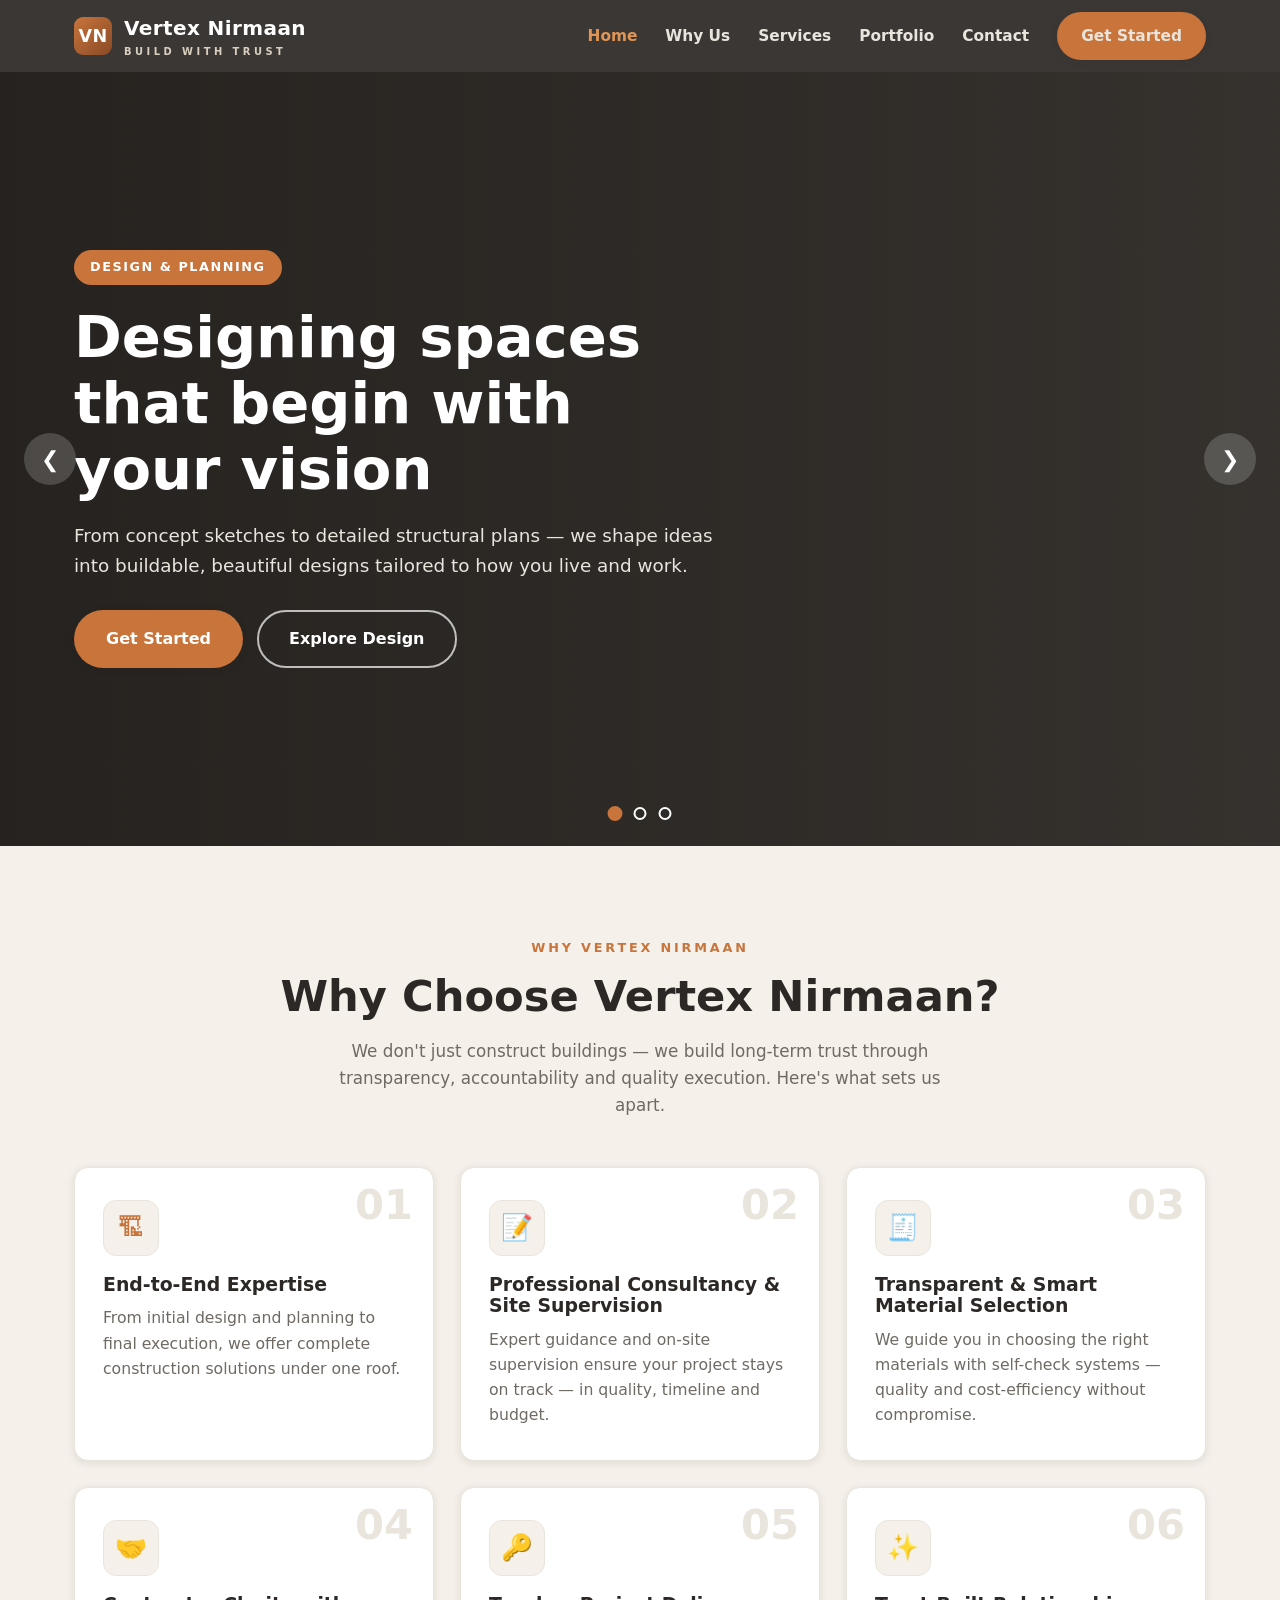
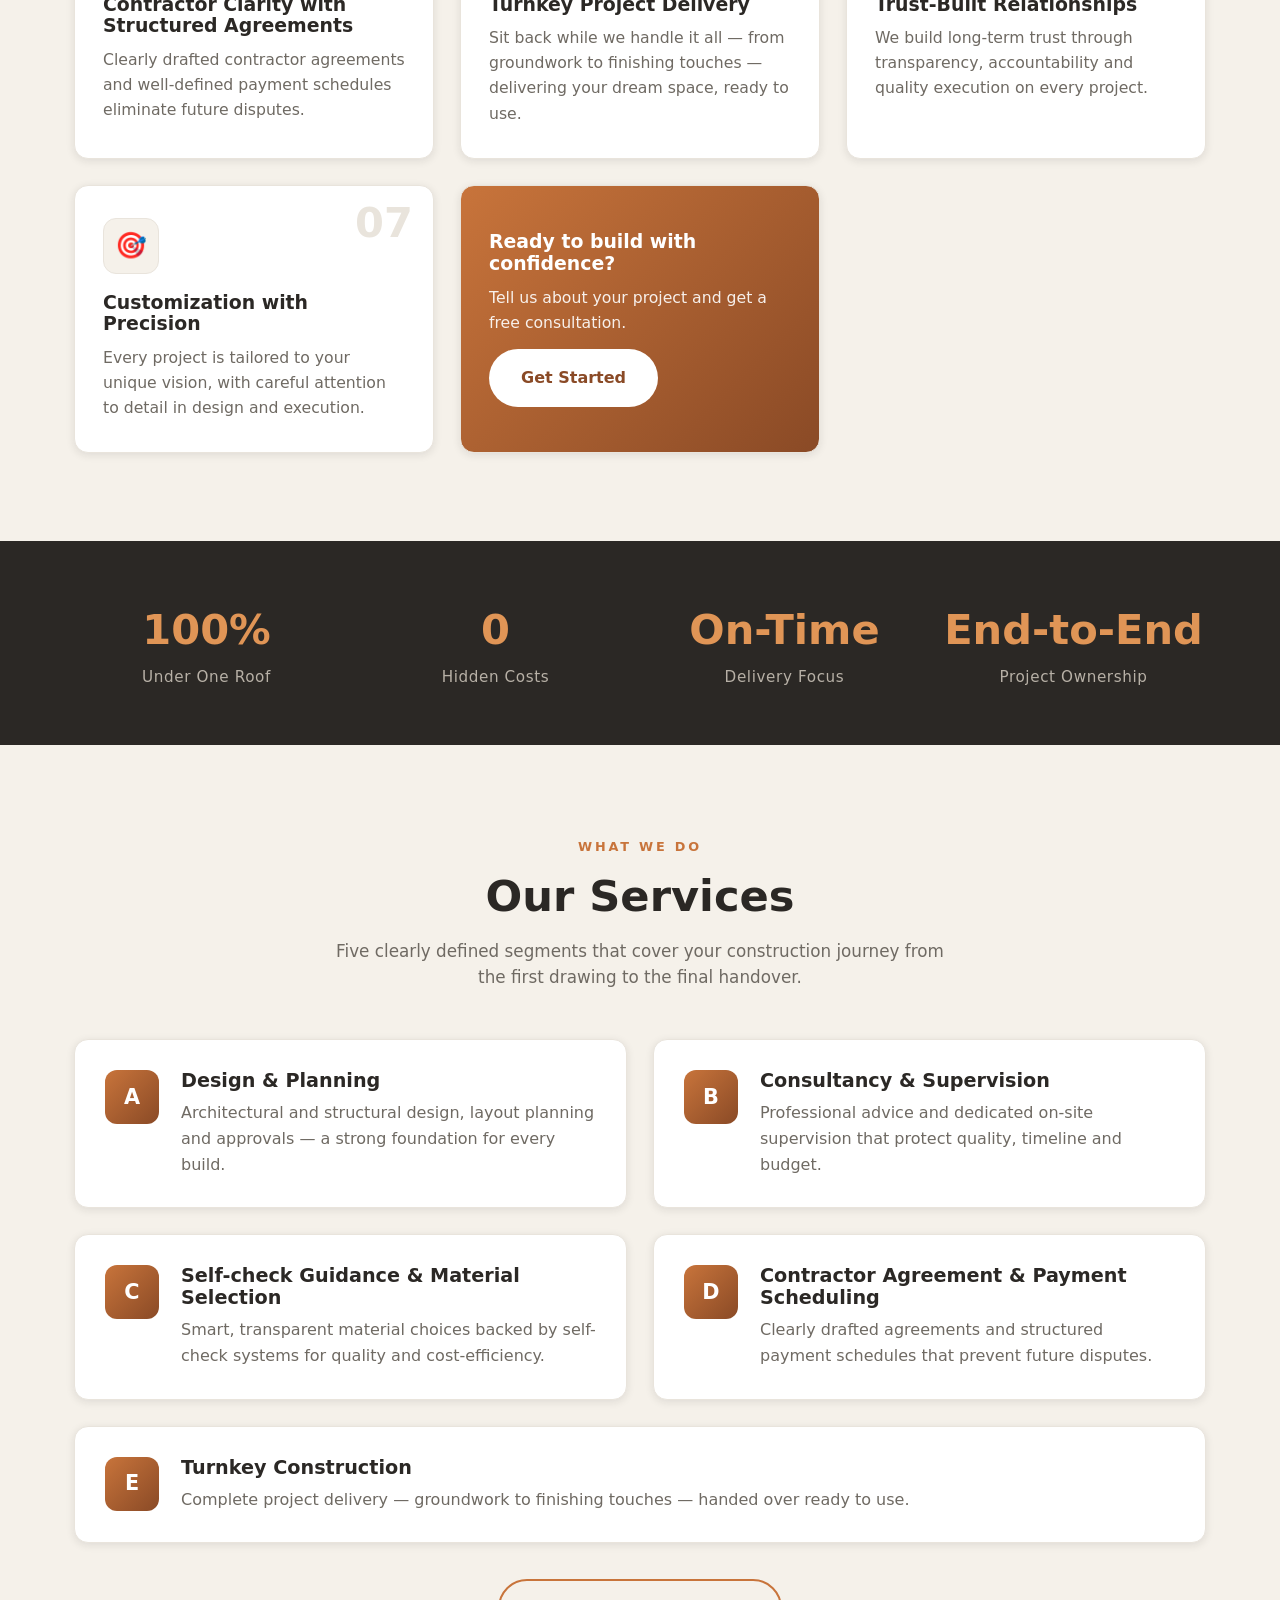
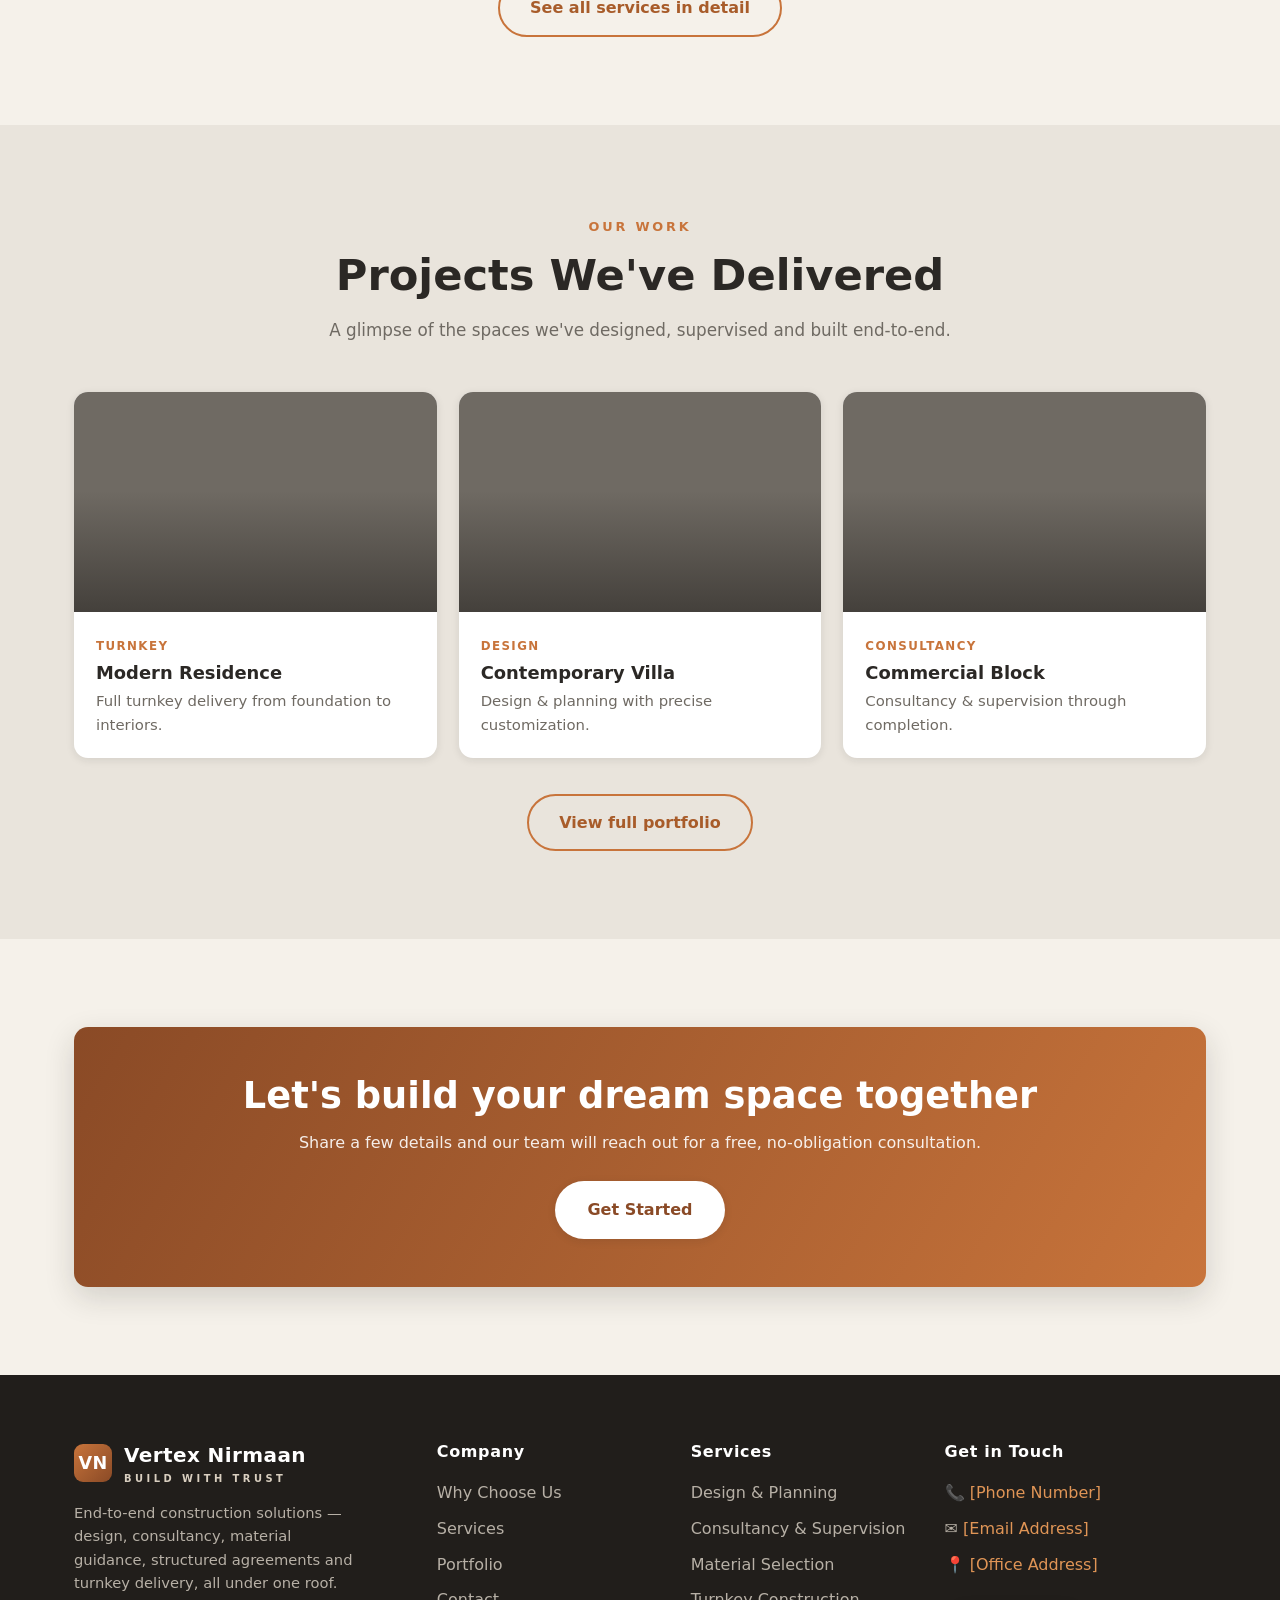
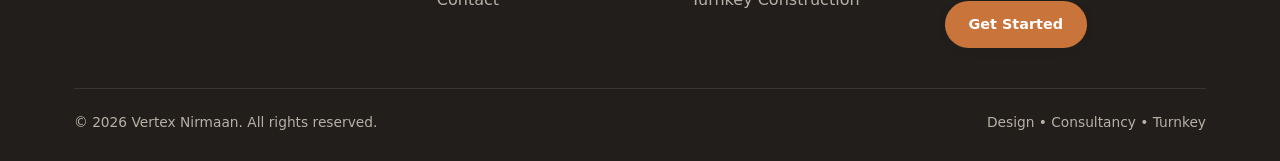
==== index.html @ 0f5bcd5d "Add files via upload" ====
<!DOCTYPE html>
<html lang="en">
<head>
<meta charset="UTF-8" />
<meta name="viewport" content="width=device-width, initial-scale=1.0" />
<title>Vertex Nirmaan — Design • Consultancy • Turnkey Construction</title>
<meta name="description" content="Vertex Nirmaan offers end-to-end construction solutions: design & planning, professional consultancy & site supervision, transparent material selection, structured contractor agreements, and turnkey project delivery." />
<link rel="stylesheet" href="style.css" />
</head>
<body>

<!-- ============ NAVBAR ============ -->
<header class="nav">
  <div class="container nav__inner">
    <a class="brand" href="index.html">
      <span class="brand__mark">VN</span>
      <span>Vertex Nirmaan<small>BUILD WITH TRUST</small></span>
    </a>
    <button class="nav__toggle" aria-label="Toggle menu">&#9776;</button>
    <ul class="nav__links">
      <li><a href="index.html">Home</a></li>
      <li><a href="about.html">Why Us</a></li>
      <li><a href="services.html">Services</a></li>
      <li><a href="portfolio.html">Portfolio</a></li>
      <li><a href="contact.html">Contact</a></li>
      <li class="nav__cta-li"><a class="btn btn-primary nav__cta" href="#" data-open-enquiry>Get Started</a></li>
    </ul>
  </div>
</header>

<!-- ============ HERO CAROUSEL ============ -->
<section class="hero">
  <div class="carousel">

    <div class="slide active" style="background-color:#3a3733; background-image:url('https://images.unsplash.com/photo-1503387762-592deb58ef4e?auto=format&fit=crop&w=1600&q=80');">
      <div class="container">
        <div class="slide__content">
          <span class="slide__tag">Design &amp; Planning</span>
          <h1>Designing spaces that begin with your vision</h1>
          <p>From concept sketches to detailed structural plans — we shape ideas into buildable, beautiful designs tailored to how you live and work.</p>
          <div class="hero__actions">
            <a class="btn btn-primary" href="#" data-open-enquiry>Get Started</a>
            <a class="btn btn-ghost" href="services.html">Explore Design</a>
          </div>
        </div>
      </div>
    </div>

    <div class="slide" style="background-color:#4d4945; background-image:url('https://images.unsplash.com/photo-1581094794329-c8112a89af12?auto=format&fit=crop&w=1600&q=80');">
      <div class="container">
        <div class="slide__content">
          <span class="slide__tag">Consultancy &amp; Supervision</span>
          <h1>Expert guidance, on-site, every step</h1>
          <p>Professional consultancy and rigorous site supervision keep your project on track in quality, timeline and budget — no surprises.</p>
          <div class="hero__actions">
            <a class="btn btn-primary" href="#" data-open-enquiry>Get Started</a>
            <a class="btn btn-ghost" href="services.html">Our Consultancy</a>
          </div>
        </div>
      </div>
    </div>

    <div class="slide" style="background-color:#2b2825; background-image:url('https://images.unsplash.com/photo-1486406146926-c627a92ad1ab?auto=format&fit=crop&w=1600&q=80');">
      <div class="container">
        <div class="slide__content">
          <span class="slide__tag">Turnkey Construction</span>
          <h1>Sit back — we deliver it ready to use</h1>
          <p>From groundwork to finishing touches, we handle the entire build and hand over your dream space, complete and move-in ready.</p>
          <div class="hero__actions">
            <a class="btn btn-primary" href="#" data-open-enquiry>Get Started</a>
            <a class="btn btn-ghost" href="portfolio.html">View Projects</a>
          </div>
        </div>
      </div>
    </div>

    <button class="carousel__arrow prev" aria-label="Previous slide">&#10094;</button>
    <button class="carousel__arrow next" aria-label="Next slide">&#10095;</button>
    <div class="carousel__dots"></div>
  </div>
</section>

<!-- ============ WHY CHOOSE US ============ -->
<section class="section" id="why">
  <div class="container center">
    <span class="eyebrow">Why Vertex Nirmaan</span>
    <h2 class="section-title">Why Choose Vertex Nirmaan?</h2>
    <p class="section-intro">We don't just construct buildings — we build long-term trust through transparency, accountability and quality execution. Here's what sets us apart.</p>
  </div>
  <div class="container">
    <div class="grid grid-3">
      <div class="feature reveal"><span class="feature__num">01</span>
        <div class="feature__icon">&#127959;</div>
        <h3>End-to-End Expertise</h3>
        <p>From initial design and planning to final execution, we offer complete construction solutions under one roof.</p>
      </div>
      <div class="feature reveal"><span class="feature__num">02</span>
        <div class="feature__icon">&#128221;</div>
        <h3>Professional Consultancy &amp; Site Supervision</h3>
        <p>Expert guidance and on-site supervision ensure your project stays on track — in quality, timeline and budget.</p>
      </div>
      <div class="feature reveal"><span class="feature__num">03</span>
        <div class="feature__icon">&#129534;</div>
        <h3>Transparent &amp; Smart Material Selection</h3>
        <p>We guide you in choosing the right materials with self-check systems — quality and cost-efficiency without compromise.</p>
      </div>
      <div class="feature reveal"><span class="feature__num">04</span>
        <div class="feature__icon">&#129309;</div>
        <h3>Contractor Clarity with Structured Agreements</h3>
        <p>Clearly drafted contractor agreements and well-defined payment schedules eliminate future disputes.</p>
      </div>
      <div class="feature reveal"><span class="feature__num">05</span>
        <div class="feature__icon">&#128273;</div>
        <h3>Turnkey Project Delivery</h3>
        <p>Sit back while we handle it all — from groundwork to finishing touches — delivering your dream space, ready to use.</p>
      </div>
      <div class="feature reveal"><span class="feature__num">06</span>
        <div class="feature__icon">&#10024;</div>
        <h3>Trust-Built Relationships</h3>
        <p>We build long-term trust through transparency, accountability and quality execution on every project.</p>
      </div>
      <div class="feature reveal"><span class="feature__num">07</span>
        <div class="feature__icon">&#127919;</div>
        <h3>Customization with Precision</h3>
        <p>Every project is tailored to your unique vision, with careful attention to detail in design and execution.</p>
      </div>
      <div class="feature reveal" style="background:linear-gradient(135deg,var(--clay),var(--rust));color:#fff;display:flex;flex-direction:column;justify-content:center;align-items:flex-start;">
        <h3 style="color:#fff;">Ready to build with confidence?</h3>
        <p style="color:rgba(255,255,255,.9);">Tell us about your project and get a free consultation.</p>
        <a class="btn" style="background:#fff;color:var(--rust);margin-top:14px;" href="#" data-open-enquiry>Get Started</a>
      </div>
    </div>
  </div>
</section>

<!-- ============ STATS BAND ============ -->
<section class="section--tight band">
  <div class="container">
    <div class="stats">
      <div class="stat"><b>100%</b><span>Under One Roof</span></div>
      <div class="stat"><b>0</b><span>Hidden Costs</span></div>
      <div class="stat"><b>On-Time</b><span>Delivery Focus</span></div>
      <div class="stat"><b>End-to-End</b><span>Project Ownership</span></div>
    </div>
  </div>
</section>

<!-- ============ SERVICES ============ -->
<section class="section" id="services">
  <div class="container center">
    <span class="eyebrow">What We Do</span>
    <h2 class="section-title">Our Services</h2>
    <p class="section-intro">Five clearly defined segments that cover your construction journey from the first drawing to the final handover.</p>
  </div>
  <div class="container">
    <div class="grid grid-2">
      <div class="service-card reveal">
        <div class="letter">a</div>
        <div><h3>Design &amp; Planning</h3><p>Architectural and structural design, layout planning and approvals — a strong foundation for every build.</p></div>
      </div>
      <div class="service-card reveal">
        <div class="letter">b</div>
        <div><h3>Consultancy &amp; Supervision</h3><p>Professional advice and dedicated on-site supervision that protect quality, timeline and budget.</p></div>
      </div>
      <div class="service-card reveal">
        <div class="letter">c</div>
        <div><h3>Self-check Guidance &amp; Material Selection</h3><p>Smart, transparent material choices backed by self-check systems for quality and cost-efficiency.</p></div>
      </div>
      <div class="service-card reveal">
        <div class="letter">d</div>
        <div><h3>Contractor Agreement &amp; Payment Scheduling</h3><p>Clearly drafted agreements and structured payment schedules that prevent future disputes.</p></div>
      </div>
      <div class="service-card reveal" style="grid-column:1 / -1;">
        <div class="letter">e</div>
        <div><h3>Turnkey Construction</h3><p>Complete project delivery — groundwork to finishing touches — handed over ready to use.</p></div>
      </div>
    </div>
    <div class="center" style="margin-top:36px;">
      <a class="btn btn-outline" href="services.html">See all services in detail</a>
    </div>
  </div>
</section>

<!-- ============ PORTFOLIO PREVIEW ============ -->
<section class="section" style="background:var(--concrete-100);" id="portfolio">
  <div class="container center">
    <span class="eyebrow">Our Work</span>
    <h2 class="section-title">Projects We've Delivered</h2>
    <p class="section-intro">A glimpse of the spaces we've designed, supervised and built end-to-end.</p>
  </div>
  <div class="container">
    <div class="portfolio-grid">
      <div class="project reveal">
        <div class="project__img" style="background-color:#6f6a63;background-image:url('https://images.unsplash.com/photo-1600585154340-be6161a56a0c?auto=format&fit=crop&w=800&q=80');"></div>
        <div class="project__body"><span class="project__tag">Turnkey</span><h3>Modern Residence</h3><p>Full turnkey delivery from foundation to interiors.</p></div>
      </div>
      <div class="project reveal">
        <div class="project__img" style="background-color:#6f6a63;background-image:url('https://images.unsplash.com/photo-1600566753086-00f18fb6b3ea?auto=format&fit=crop&w=800&q=80');"></div>
        <div class="project__body"><span class="project__tag">Design</span><h3>Contemporary Villa</h3><p>Design &amp; planning with precise customization.</p></div>
      </div>
      <div class="project reveal">
        <div class="project__img" style="background-color:#6f6a63;background-image:url('https://images.unsplash.com/photo-1564013799919-ab600027ffc6?auto=format&fit=crop&w=800&q=80');"></div>
        <div class="project__body"><span class="project__tag">Consultancy</span><h3>Commercial Block</h3><p>Consultancy &amp; supervision through completion.</p></div>
      </div>
    </div>
    <div class="center" style="margin-top:36px;">
      <a class="btn btn-outline" href="portfolio.html">View full portfolio</a>
    </div>
  </div>
</section>

<!-- ============ CTA STRIP ============ -->
<section class="section">
  <div class="container">
    <div class="cta-strip reveal">
      <h2>Let's build your dream space together</h2>
      <p>Share a few details and our team will reach out for a free, no-obligation consultation.</p>
      <a class="btn btn-primary" href="#" data-open-enquiry>Get Started</a>
    </div>
  </div>
</section>

<!-- ============ FOOTER ============ -->
<footer class="footer" id="contact">
  <div class="container">
    <div class="footer__grid">
      <div class="footer__brand">
        <div class="brand" style="color:#fff;"><span class="brand__mark">VN</span><span style="color:#fff;">Vertex Nirmaan<small>BUILD WITH TRUST</small></span></div>
        <p>End-to-end construction solutions — design, consultancy, material guidance, structured agreements and turnkey delivery, all under one roof.</p>
      </div>
      <div>
        <h4>Company</h4>
        <ul>
          <li><a href="about.html">Why Choose Us</a></li>
          <li><a href="services.html">Services</a></li>
          <li><a href="portfolio.html">Portfolio</a></li>
          <li><a href="contact.html">Contact</a></li>
        </ul>
      </div>
      <div>
        <h4>Services</h4>
        <ul>
          <li><a href="services.html">Design &amp; Planning</a></li>
          <li><a href="services.html">Consultancy &amp; Supervision</a></li>
          <li><a href="services.html">Material Selection</a></li>
          <li><a href="services.html">Turnkey Construction</a></li>
        </ul>
      </div>
      <div>
        <h4>Get in Touch</h4>
        <ul>
          <li>&#128222; <span class="placeholder-note">[Phone Number]</span></li>
          <li>&#9993; <span class="placeholder-note">[Email Address]</span></li>
          <li>&#128205; <span class="placeholder-note">[Office Address]</span></li>
        </ul>
        <a class="btn btn-primary" style="margin-top:14px;padding:10px 22px;font-size:.9rem;" href="#" data-open-enquiry>Get Started</a>
      </div>
    </div>
    <div class="footer__bottom">
      <span>&copy; <span id="year">2026</span> Vertex Nirmaan. All rights reserved.</span>
      <span>Design • Consultancy • Turnkey</span>
    </div>
  </div>
</footer>

<!-- ============ ENQUIRY MODAL ============ -->
<div class="modal" id="enquiry-modal" role="dialog" aria-modal="true" aria-labelledby="enquiry-title">
  <div class="modal__backdrop" data-close-modal></div>
  <div class="modal__card">
    <div class="modal__head">
      <button class="modal__close" data-close-modal aria-label="Close">&times;</button>
      <h3 id="enquiry-title">Start Your Project</h3>
      <p>Fill in your details and we'll get back to you shortly.</p>
    </div>
    <form class="form" novalidate>
      <div class="row">
        <div class="field"><label>Full Name *</label><input type="text" name="name" required placeholder="Your name" /></div>
        <div class="field"><label>Phone *</label><input type="tel" name="phone" required placeholder="Mobile number" /></div>
      </div>
      <div class="field"><label>Email</label><input type="email" name="email" placeholder="you@example.com" /></div>
      <div class="row">
        <div class="field">
          <label>Service Required *</label>
          <select name="service" required>
            <option value="">Select a service</option>
            <option>Design &amp; Planning</option>
            <option>Consultancy &amp; Supervision</option>
            <option>Material Selection &amp; Self-check</option>
            <option>Contractor Agreement &amp; Scheduling</option>
            <option>Turnkey Construction</option>
          </select>
        </div>
        <div class="field"><label>Location / City</label><input type="text" name="city" placeholder="Project location" /></div>
      </div>
      <div class="field"><label>Project Details</label><textarea name="message" placeholder="Tell us about your plot size, budget range, timeline or any specific requirement…"></textarea></div>
      <button type="submit" class="btn btn-primary">Submit Enquiry</button>
    </form>
    <div class="form__success">
      <div class="tick">&#10003;</div>
      <h3>Thank you!</h3>
      <p style="color:var(--concrete-500);margin-top:8px;">Your enquiry has been received. Our team will contact you soon.<br><small>(This is a demo form — connect it to email/CRM to receive live submissions.)</small></p>
      <button class="btn btn-outline" style="margin-top:18px;" data-close-modal>Close</button>
    </div>
  </div>
</div>

<script src="script.js"></script>
</body>
</html>
---- style.css ----
/* ===========================================================
   Vertex Nirmaan — Earthy / Concrete theme
   Shared stylesheet
   =========================================================== */

:root {
  --concrete-900: #2b2825;
  --concrete-800: #3a3733;
  --concrete-700: #4d4945;
  --concrete-500: #6f6a63;
  --concrete-300: #b7b0a6;
  --concrete-100: #e9e4dc;
  --concrete-50:  #f5f1ea;
  --sand:         #d9cfc0;
  --clay:         #c8743b;   /* primary accent (orange-brown) */
  --clay-dark:    #a85c2a;
  --clay-light:   #e09556;
  --rust:         #8a4a26;
  --ink:          #211e1b;
  --white:        #ffffff;

  --shadow-sm: 0 2px 8px rgba(33,30,27,.10);
  --shadow-md: 0 10px 30px rgba(33,30,27,.16);
  --shadow-lg: 0 24px 60px rgba(33,30,27,.24);

  --radius: 14px;
  --maxw: 1180px;
  --font: "Segoe UI", system-ui, -apple-system, "Helvetica Neue", Arial, sans-serif;
}

* { box-sizing: border-box; margin: 0; padding: 0; }

html { scroll-behavior: smooth; }

body {
  font-family: var(--font);
  color: var(--concrete-900);
  background: var(--concrete-50);
  line-height: 1.6;
  -webkit-font-smoothing: antialiased;
}

img { display: block; max-width: 100%; }

a { color: inherit; text-decoration: none; }

.container { width: 100%; max-width: var(--maxw); margin: 0 auto; padding: 0 24px; }

.section { padding: 88px 0; }
.section--tight { padding: 56px 0; }

.eyebrow {
  display: inline-block;
  font-size: .8rem;
  letter-spacing: .22em;
  text-transform: uppercase;
  color: var(--clay);
  font-weight: 700;
  margin-bottom: 14px;
}

h1, h2, h3 { line-height: 1.15; font-weight: 800; color: var(--concrete-900); }
h2.section-title { font-size: clamp(1.8rem, 3.4vw, 2.7rem); margin-bottom: 16px; }
.section-intro { max-width: 640px; color: var(--concrete-500); font-size: 1.05rem; margin-bottom: 48px; }
.center { text-align: center; }
.center .section-intro { margin-left: auto; margin-right: auto; }

/* ---------- Buttons ---------- */
.btn {
  display: inline-flex; align-items: center; gap: 10px;
  padding: 14px 30px; border-radius: 999px;
  font-weight: 700; font-size: 1rem; cursor: pointer;
  border: 2px solid transparent; transition: .25s ease;
}
.btn-primary { background: var(--clay); color: #fff; box-shadow: var(--shadow-sm); }
.btn-primary:hover { background: var(--clay-dark); transform: translateY(-2px); box-shadow: var(--shadow-md); }
.btn-ghost { background: transparent; color: #fff; border-color: rgba(255,255,255,.7); }
.btn-ghost:hover { background: rgba(255,255,255,.14); }
.btn-outline { background: transparent; color: var(--clay-dark); border-color: var(--clay); }
.btn-outline:hover { background: var(--clay); color: #fff; }

/* ---------- Navbar ---------- */
.nav {
  position: sticky; top: 0; z-index: 100;
  background: rgba(43,40,37,.92);
  backdrop-filter: blur(10px);
  color: #fff;
}
.nav__inner { display: flex; align-items: center; justify-content: space-between; height: 72px; }
.brand { display: flex; align-items: center; gap: 12px; font-weight: 800; font-size: 1.25rem; letter-spacing: .02em; }
.brand__mark {
  width: 38px; height: 38px; border-radius: 9px;
  background: linear-gradient(135deg, var(--clay), var(--rust));
  display: grid; place-items: center; color: #fff; font-weight: 900; font-size: 1.1rem;
}
.brand span small { display: block; font-size: .62rem; letter-spacing: .35em; color: var(--sand); font-weight: 600; }
.nav__links { display: flex; align-items: center; gap: 28px; list-style: none; }
.nav__links a { font-weight: 600; font-size: .96rem; color: var(--concrete-100); transition: color .2s; }
.nav__links a:hover, .nav__links a.active { color: var(--clay-light); }
.nav__cta { padding: 10px 22px; font-size: .92rem; }
.nav__toggle { display: none; background: none; border: 0; color: #fff; font-size: 1.6rem; cursor: pointer; }

/* ---------- Hero carousel ---------- */
.hero { position: relative; }
.carousel { position: relative; height: 86vh; min-height: 540px; overflow: hidden; }
.slide {
  position: absolute; inset: 0; opacity: 0; visibility: hidden;
  transition: opacity .8s ease;
  display: flex; align-items: center;
  background-size: cover; background-position: center;
}
.slide.active { opacity: 1; visibility: visible; }
.slide::after { content: ""; position: absolute; inset: 0; background: linear-gradient(90deg, rgba(33,30,27,.82) 0%, rgba(33,30,27,.55) 45%, rgba(33,30,27,.2) 100%); }
.slide__content { position: relative; z-index: 2; color: #fff; max-width: 640px; }
.slide__tag { display:inline-block; background: var(--clay); padding: 7px 16px; border-radius: 999px; font-size:.8rem; letter-spacing:.12em; text-transform: uppercase; font-weight:700; margin-bottom: 20px; }
.slide__content h1 { font-size: clamp(2.1rem, 5vw, 3.6rem); color: #fff; margin-bottom: 18px; }
.slide__content p { font-size: 1.15rem; color: var(--concrete-100); margin-bottom: 30px; }
.hero__actions { display: flex; gap: 14px; flex-wrap: wrap; }

/* carousel controls */
.carousel__arrow {
  position: absolute; top: 50%; transform: translateY(-50%); z-index: 5;
  width: 52px; height: 52px; border-radius: 50%; border: 0; cursor: pointer;
  background: rgba(255,255,255,.18); color: #fff; font-size: 1.4rem;
  backdrop-filter: blur(4px); transition: background .2s;
}
.carousel__arrow:hover { background: var(--clay); }
.carousel__arrow.prev { left: 24px; }
.carousel__arrow.next { right: 24px; }
.carousel__dots { position: absolute; bottom: 26px; left: 50%; transform: translateX(-50%); z-index: 5; display: flex; gap: 12px; }
.carousel__dots button { width: 13px; height: 13px; border-radius: 50%; border: 2px solid #fff; background: transparent; cursor: pointer; transition: .2s; }
.carousel__dots button.active { background: var(--clay); border-color: var(--clay); transform: scale(1.15); }

/* ---------- Why Choose Us cards ---------- */
.grid { display: grid; gap: 26px; }
.grid-3 { grid-template-columns: repeat(3, 1fr); }
.grid-2 { grid-template-columns: repeat(2, 1fr); }

.feature {
  background: #fff; border-radius: var(--radius); padding: 32px 28px;
  box-shadow: var(--shadow-sm); border: 1px solid var(--concrete-100);
  transition: transform .25s, box-shadow .25s; position: relative; overflow: hidden;
}
.feature::before { content: ""; position: absolute; left: 0; top: 0; height: 4px; width: 0; background: var(--clay); transition: width .3s; }
.feature:hover { transform: translateY(-6px); box-shadow: var(--shadow-md); }
.feature:hover::before { width: 100%; }
.feature__icon {
  width: 56px; height: 56px; border-radius: 13px; display: grid; place-items: center;
  background: var(--concrete-50); color: var(--clay); margin-bottom: 18px;
  font-size: 1.6rem; border: 1px solid var(--concrete-100);
}
.feature h3 { font-size: 1.18rem; margin-bottom: 10px; }
.feature p { color: var(--concrete-500); font-size: .98rem; }
.feature__num { position: absolute; right: 20px; top: 16px; font-size: 2.6rem; font-weight: 900; color: var(--concrete-100); line-height: 1; }

/* ---------- Services ---------- */
.service-card {
  display: flex; gap: 22px; align-items: flex-start;
  background: #fff; border-radius: var(--radius); padding: 30px;
  box-shadow: var(--shadow-sm); border: 1px solid var(--concrete-100);
  transition: transform .25s, box-shadow .25s;
}
.service-card:hover { transform: translateY(-5px); box-shadow: var(--shadow-md); }
.service-card .letter {
  flex: 0 0 auto; width: 54px; height: 54px; border-radius: 12px;
  background: linear-gradient(135deg, var(--clay), var(--rust)); color: #fff;
  display: grid; place-items: center; font-weight: 900; font-size: 1.3rem; text-transform: uppercase;
}
.service-card h3 { font-size: 1.2rem; margin-bottom: 8px; }
.service-card p { color: var(--concrete-500); }

/* big service blocks (services page) */
.service-block { display: grid; grid-template-columns: 1.1fr 1fr; gap: 40px; align-items: center; margin-bottom: 64px; }
.service-block:nth-child(even) .service-block__media { order: -1; }
.service-block__media {
  border-radius: var(--radius); min-height: 280px; box-shadow: var(--shadow-md);
  background-size: cover; background-position: center; position: relative; overflow: hidden;
}
.service-block__media .ph-label { position:absolute; bottom:14px; left:14px; background: rgba(33,30,27,.7); color:#fff; padding:6px 12px; border-radius:8px; font-size:.78rem; letter-spacing:.08em; }
.service-block h3 { font-size: 1.7rem; margin-bottom: 14px; }
.service-block ul { list-style: none; margin-top: 16px; }
.service-block li { padding-left: 28px; position: relative; margin-bottom: 10px; color: var(--concrete-700); }
.service-block li::before { content: "✓"; position: absolute; left: 0; color: var(--clay); font-weight: 900; }

/* ---------- Portfolio ---------- */
.portfolio-grid { display: grid; grid-template-columns: repeat(3, 1fr); gap: 22px; }
.project {
  border-radius: var(--radius); overflow: hidden; box-shadow: var(--shadow-sm);
  background: #fff; position: relative; transition: transform .25s, box-shadow .25s;
}
.project:hover { transform: translateY(-5px); box-shadow: var(--shadow-md); }
.project__img { height: 220px; background-size: cover; background-position: center; position: relative; }
.project__img::after { content:""; position:absolute; inset:0; background: linear-gradient(to top, rgba(33,30,27,.55), transparent 55%); }
.project__body { padding: 20px 22px; }
.project__tag { font-size:.74rem; letter-spacing:.12em; text-transform: uppercase; color: var(--clay); font-weight:700; }
.project__body h3 { font-size: 1.12rem; margin: 6px 0; }
.project__body p { color: var(--concrete-500); font-size: .93rem; }
.project__meta { display:flex; gap:18px; margin-top:14px; font-size:.85rem; color: var(--concrete-500); }
.project__meta b { color: var(--concrete-800); }

/* ---------- Stats band ---------- */
.band { background: var(--concrete-900); color: #fff; }
.stats { display: grid; grid-template-columns: repeat(4,1fr); gap: 24px; text-align:center; }
.stat b { display:block; font-size: 2.6rem; color: var(--clay-light); font-weight: 900; }
.stat span { color: var(--concrete-300); font-size: .95rem; letter-spacing: .04em; }

/* ---------- CTA strip ---------- */
.cta-strip { background: linear-gradient(120deg, var(--rust), var(--clay)); color:#fff; border-radius: var(--radius); padding: 48px; text-align:center; box-shadow: var(--shadow-md); }
.cta-strip h2 { color:#fff; font-size: clamp(1.6rem,3vw,2.3rem); margin-bottom: 12px; }
.cta-strip p { color: rgba(255,255,255,.9); margin-bottom: 26px; }
.cta-strip .btn-primary { background:#fff; color: var(--rust); }
.cta-strip .btn-primary:hover { background: var(--concrete-900); color:#fff; }

/* ---------- Footer ---------- */
.footer { background: var(--ink); color: var(--concrete-300); padding: 64px 0 28px; }
.footer__grid { display:grid; grid-template-columns: 1.5fr 1fr 1fr 1.2fr; gap: 36px; }
.footer h4 { color:#fff; font-size: 1rem; margin-bottom: 16px; letter-spacing:.04em; }
.footer ul { list-style:none; }
.footer li { margin-bottom: 10px; }
.footer a:hover { color: var(--clay-light); }
.footer__brand p { margin-top: 14px; max-width: 280px; font-size: .92rem; }
.footer__bottom { border-top: 1px solid rgba(255,255,255,.1); margin-top: 40px; padding-top: 22px; display:flex; justify-content: space-between; flex-wrap: wrap; gap: 10px; font-size:.86rem; }
.placeholder-note { color: var(--clay-light); }

/* ---------- Modal / Enquiry form ---------- */
.modal { position: fixed; inset: 0; z-index: 200; display: none; align-items: center; justify-content: center; padding: 20px; }
.modal.open { display: flex; }
.modal__backdrop { position:absolute; inset:0; background: rgba(33,30,27,.66); backdrop-filter: blur(3px); }
.modal__card { position: relative; background:#fff; border-radius: var(--radius); width: 100%; max-width: 560px; max-height: 92vh; overflow-y: auto; box-shadow: var(--shadow-lg); animation: pop .3s ease; }
@keyframes pop { from { transform: translateY(20px) scale(.97); opacity:0; } to { transform: none; opacity:1; } }
.modal__head { background: linear-gradient(120deg, var(--concrete-900), var(--rust)); color:#fff; padding: 26px 30px; border-radius: var(--radius) var(--radius) 0 0; }
.modal__head h3 { color:#fff; font-size: 1.5rem; }
.modal__head p { color: var(--concrete-100); font-size:.95rem; margin-top: 4px; }
.modal__close { position:absolute; top:16px; right:18px; background: rgba(255,255,255,.18); border:0; color:#fff; width:36px; height:36px; border-radius:50%; font-size:1.3rem; cursor:pointer; }
.modal__close:hover { background: rgba(255,255,255,.32); }
.form { padding: 28px 30px 32px; }
.form .row { display:grid; grid-template-columns: 1fr 1fr; gap: 16px; }
.field { margin-bottom: 16px; }
.field label { display:block; font-weight:600; font-size:.9rem; margin-bottom: 6px; color: var(--concrete-800); }
.field input, .field select, .field textarea {
  width:100%; padding: 12px 14px; border-radius: 10px; border:1px solid var(--concrete-300);
  font-family: inherit; font-size: .96rem; background: var(--concrete-50); transition: border .2s, box-shadow .2s;
}
.field input:focus, .field select:focus, .field textarea:focus { outline:0; border-color: var(--clay); box-shadow: 0 0 0 3px rgba(200,116,59,.18); background:#fff; }
.field textarea { resize: vertical; min-height: 90px; }
.form .btn-primary { width: 100%; justify-content: center; margin-top: 6px; }
.form__success { display:none; padding: 30px; text-align:center; }
.form__success.show { display:block; }
.form__success .tick { width:64px; height:64px; border-radius:50%; background: var(--clay); color:#fff; display:grid; place-items:center; font-size:2rem; margin: 0 auto 16px; }

/* ---------- Page hero (inner pages) ---------- */
.page-hero { background: var(--concrete-900); color:#fff; padding: 70px 0; position: relative; overflow:hidden; }
.page-hero::after { content:""; position:absolute; right:-80px; top:-80px; width:320px; height:320px; border-radius:50%; background: radial-gradient(circle, rgba(200,116,59,.35), transparent 70%); }
.page-hero h1 { color:#fff; font-size: clamp(2rem,4vw,3rem); position: relative; }
.page-hero p { color: var(--concrete-300); max-width: 560px; margin-top: 12px; position: relative; }
.breadcrumb { font-size:.85rem; color: var(--concrete-300); margin-bottom: 14px; position: relative; }
.breadcrumb a:hover { color: var(--clay-light); }

/* ---------- Reveal animation ---------- */
.reveal { opacity: 0; transform: translateY(24px); transition: opacity .6s ease, transform .6s ease; }
.reveal.in { opacity: 1; transform: none; }

/* ---------- Responsive ---------- */
@media (max-width: 940px) {
  .grid-3, .portfolio-grid, .stats { grid-template-columns: repeat(2,1fr); }
  .footer__grid { grid-template-columns: 1fr 1fr; }
  .service-block { grid-template-columns: 1fr; }
  .service-block:nth-child(even) .service-block__media { order: 0; }
}
@media (max-width: 720px) {
  .nav__links {
    position: absolute; top: 72px; left: 0; right: 0; flex-direction: column;
    background: var(--concrete-900); padding: 18px 24px; gap: 16px; display: none;
  }
  .nav__links.open { display: flex; }
  .nav__toggle { display: block; }
  .nav__cta-li { width: 100%; }
  .nav__cta { width: 100%; justify-content: center; }
  .grid-3, .grid-2, .portfolio-grid, .stats, .footer__grid, .form .row { grid-template-columns: 1fr; }
  .section { padding: 60px 0; }
  .carousel { height: 78vh; }
  .cta-strip { padding: 36px 24px; }
}
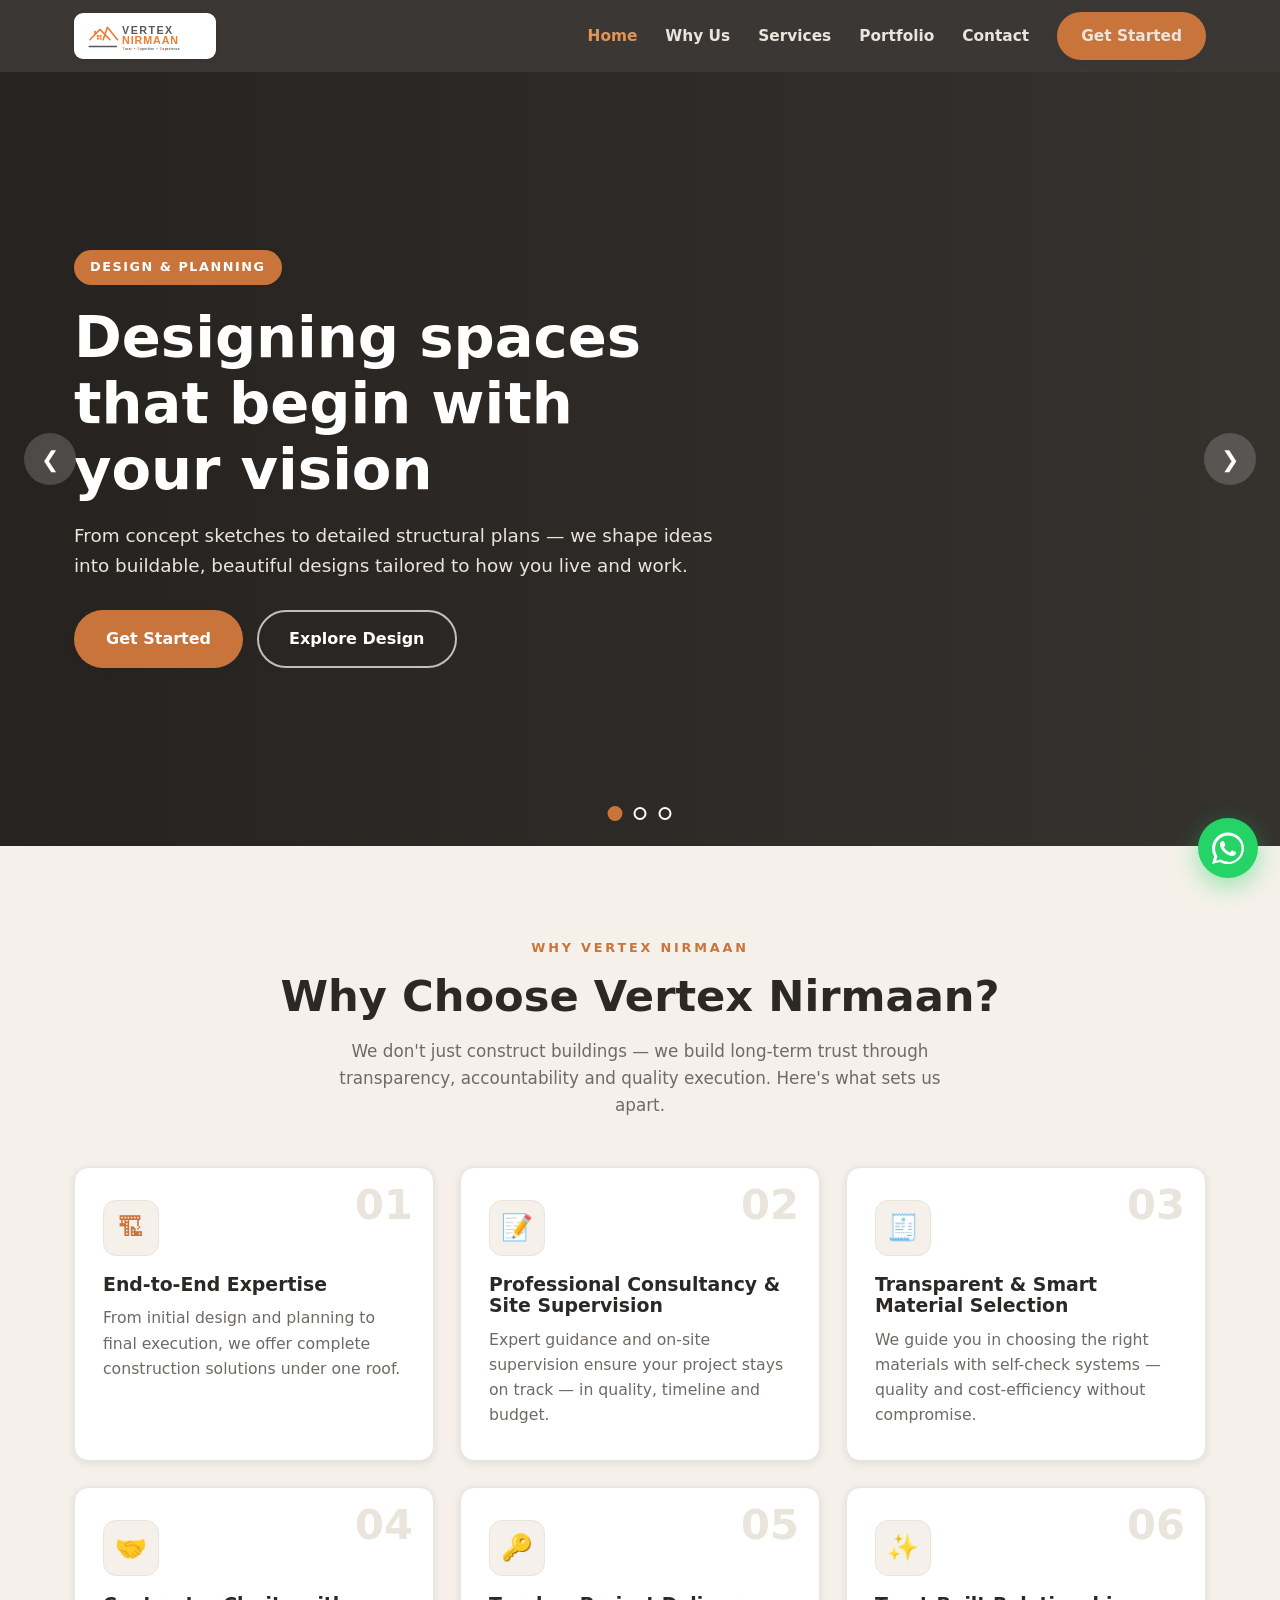
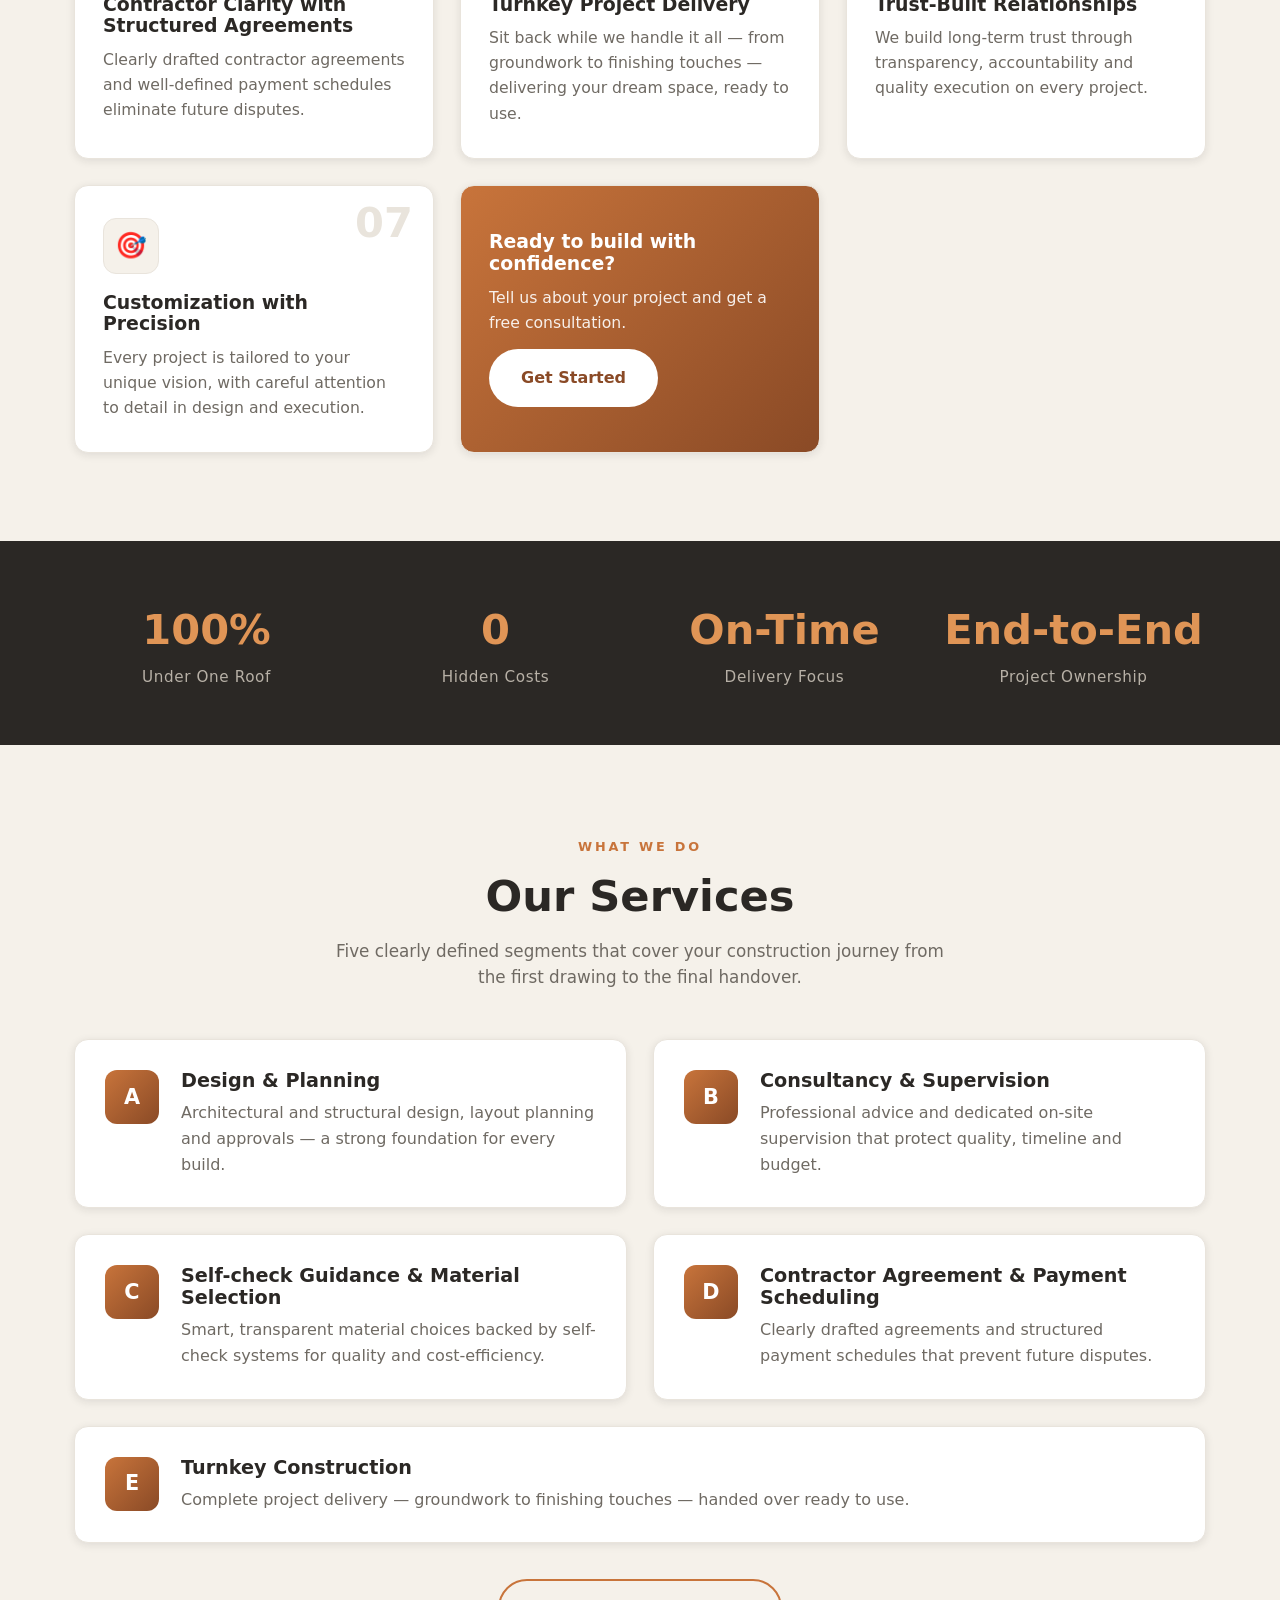
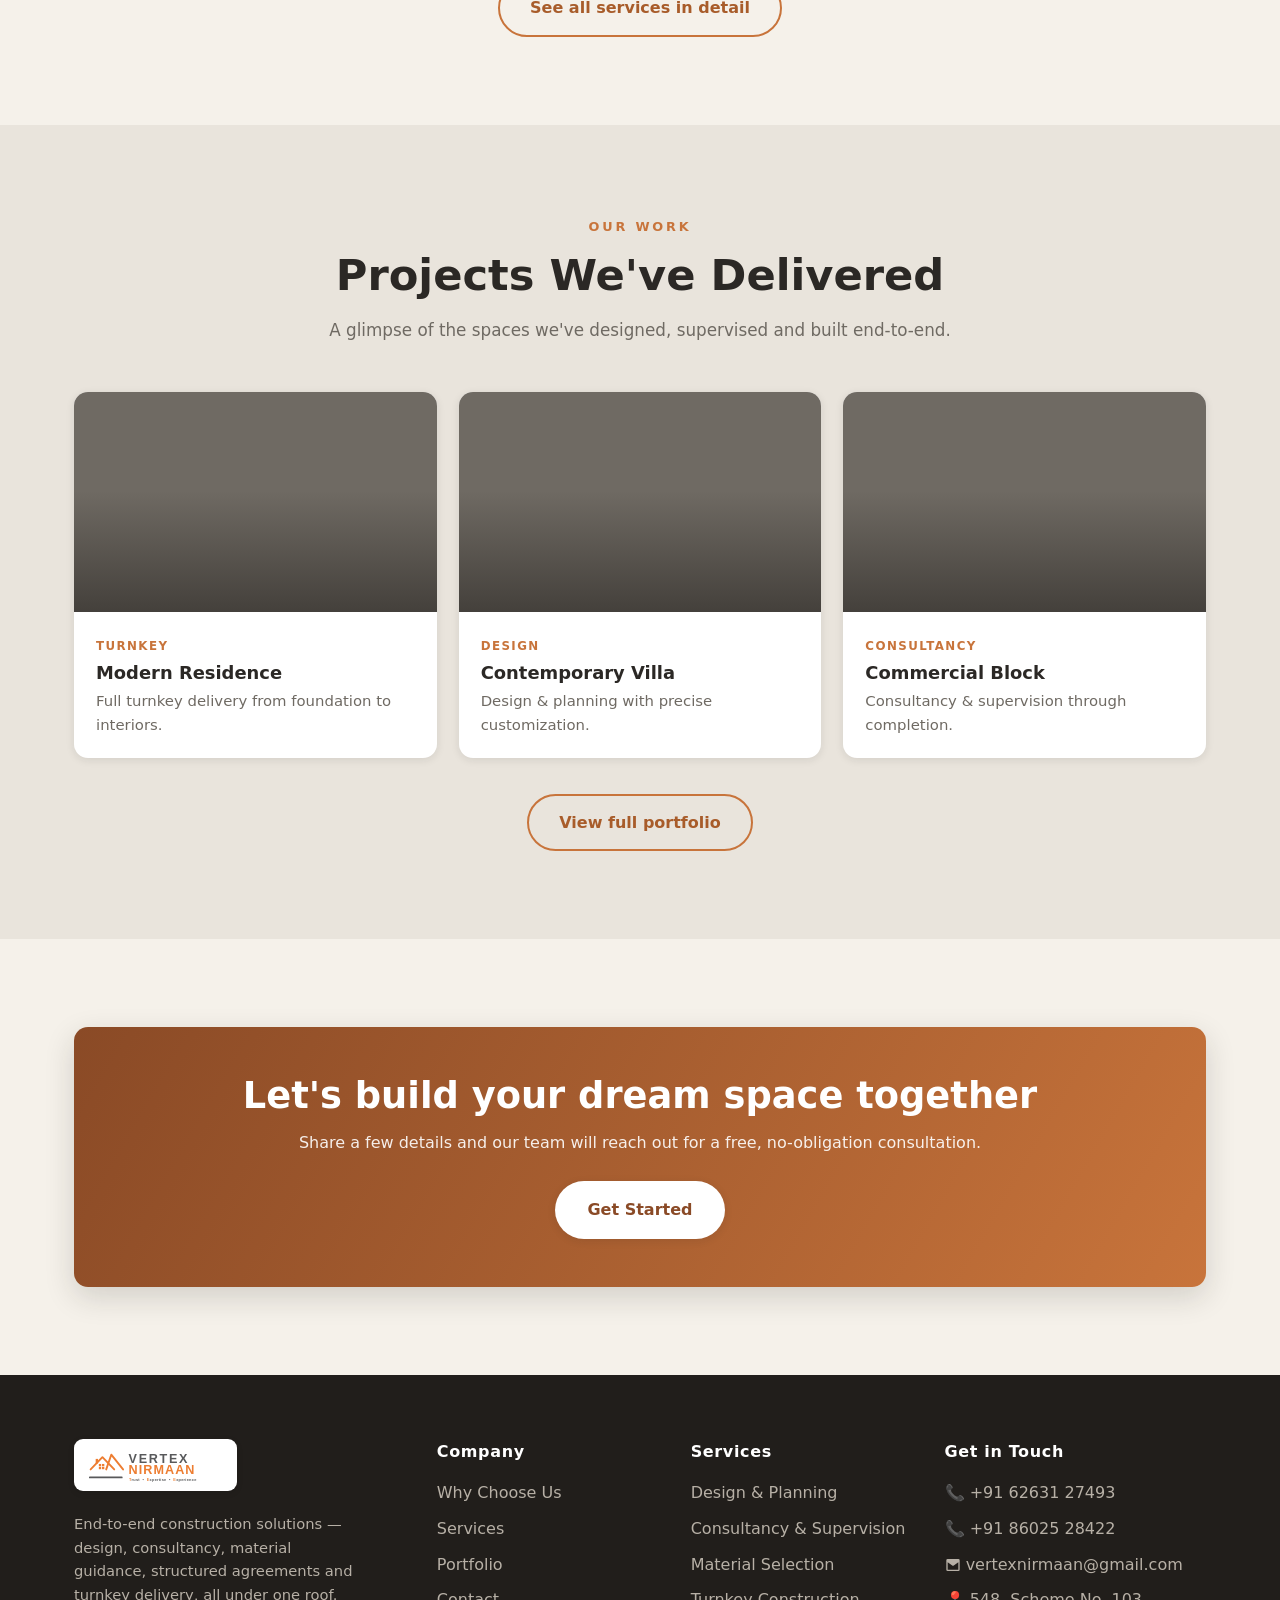
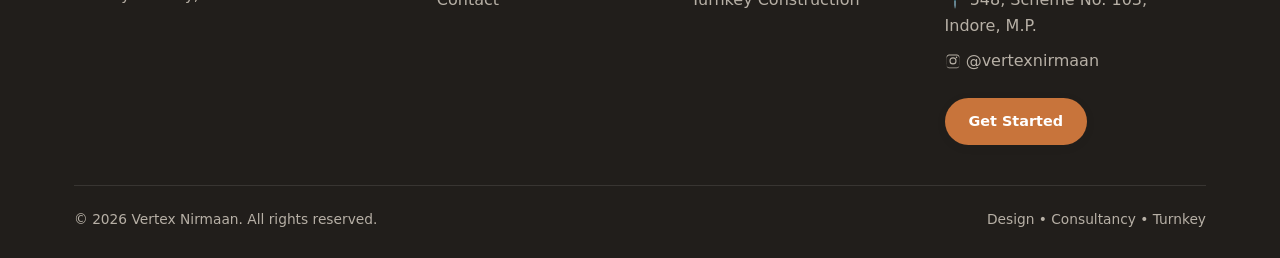
==== commit 870ac5e9: "Add files via upload" ====
--- a/index.html
+++ b/index.html
@@ -5,6 +5,7 @@
 <meta name="viewport" content="width=device-width, initial-scale=1.0" />
 <title>Vertex Nirmaan — Design • Consultancy • Turnkey Construction</title>
 <meta name="description" content="Vertex Nirmaan offers end-to-end construction solutions: design & planning, professional consultancy & site supervision, transparent material selection, structured contractor agreements, and turnkey project delivery." />
+<link rel="icon" href="logo.svg" type="image/svg+xml" />
 <link rel="stylesheet" href="style.css" />
 </head>
 <body>
@@ -12,10 +13,7 @@
 <!-- ============ NAVBAR ============ -->
 <header class="nav">
   <div class="container nav__inner">
-    <a class="brand" href="index.html">
-      <span class="brand__mark">VN</span>
-      <span>Vertex Nirmaan<small>BUILD WITH TRUST</small></span>
-    </a>
+    <a class="brand" href="index.html"><img src="logo.svg" alt="Vertex Nirmaan — Trust • Expertise • Experience" class="brand__logo" /></a>
     <button class="nav__toggle" aria-label="Toggle menu">&#9776;</button>
     <ul class="nav__links">
       <li><a href="index.html">Home</a></li>
@@ -225,7 +223,7 @@
   <div class="container">
     <div class="footer__grid">
       <div class="footer__brand">
-        <div class="brand" style="color:#fff;"><span class="brand__mark">VN</span><span style="color:#fff;">Vertex Nirmaan<small>BUILD WITH TRUST</small></span></div>
+        <div class="brand brand--footer"><img src="logo.svg" alt="Vertex Nirmaan" class="brand__logo" /></div>
         <p>End-to-end construction solutions — design, consultancy, material guidance, structured agreements and turnkey delivery, all under one roof.</p>
       </div>
       <div>
@@ -247,12 +245,7 @@
         </ul>
       </div>
       <div>
-        <h4>Get in Touch</h4>
-        <ul>
-          <li>&#128222; <span class="placeholder-note">[Phone Number]</span></li>
-          <li>&#9993; <span class="placeholder-note">[Email Address]</span></li>
-          <li>&#128205; <span class="placeholder-note">[Office Address]</span></li>
-        </ul>
+        <h4>Get in Touch</h4><ul class="footer__contact"><li>&#128222; <a href="tel:+916263127493">+91 62631 27493</a></li><li>&#128222; <a href="tel:+918602528422">+91 86025 28422</a></li><li><svg viewBox="0 0 24 24" width="16" height="16" fill="currentColor" style="vertical-align:-3px" aria-hidden="true"><path d="M2 5a2 2 0 0 1 2-2h16a2 2 0 0 1 2 2v14a2 2 0 0 1-2 2H4a2 2 0 0 1-2-2V5zm2 .4V5h16v.4l-8 5.6L4 5.4zM20 7.85l-7.43 5.2a1 1 0 0 1-1.14 0L4 7.85V19h16V7.85z"/></svg> <a href="mailto:vertexnirmaan@gmail.com">vertexnirmaan@gmail.com</a></li><li>&#128205; 548, Scheme No. 103, Indore, M.P.</li><li><svg viewBox="0 0 24 24" width="16" height="16" fill="currentColor" style="vertical-align:-3px" aria-hidden="true"><path d="M12 2.16c3.2 0 3.58.01 4.85.07 1.17.05 1.8.25 2.23.41.56.22.96.48 1.38.9.42.42.68.82.9 1.38.16.42.36 1.06.41 2.23.06 1.27.07 1.65.07 4.85s-.01 3.58-.07 4.85c-.05 1.17-.25 1.8-.41 2.23-.22.56-.48.96-.9 1.38-.42.42-.82.68-1.38.9-.42.16-1.06.36-2.23.41-1.27.06-1.65.07-4.85.07s-3.58-.01-4.85-.07c-1.17-.05-1.8-.25-2.23-.41a3.7 3.7 0 0 1-1.38-.9 3.7 3.7 0 0 1-.9-1.38c-.16-.42-.36-1.06-.41-2.23C2.17 15.58 2.16 15.2 2.16 12s.01-3.58.07-4.85c.05-1.17.25-1.8.41-2.23.22-.56.48-.96.9-1.38.42-.42.82-.68 1.38-.9.42-.16 1.06-.36 2.23-.41C8.42 2.17 8.8 2.16 12 2.16zm0 1.62c-3.15 0-3.5.01-4.74.07-1.14.05-1.76.24-2.17.4-.55.21-.94.47-1.35.88-.41.41-.67.8-.88 1.35-.16.41-.35 1.03-.4 2.17-.06 1.24-.07 1.59-.07 4.74s.01 3.5.07 4.74c.05 1.14.24 1.76.4 2.17.21.55.47.94.88 1.35.41.41.8.67 1.35.88.41.16 1.03.35 2.17.4 1.24.06 1.59.07 4.74.07s3.5-.01 4.74-.07c1.14-.05 1.76-.24 2.17-.4.55-.21.94-.47 1.35-.88.41-.41.67-.8.88-1.35.16-.41.35-1.03.4-2.17.06-1.24.07-1.59.07-4.74s-.01-3.5-.07-4.74c-.05-1.14-.24-1.76-.4-2.17a3.6 3.6 0 0 0-.88-1.35 3.6 3.6 0 0 0-1.35-.88c-.41-.16-1.03-.35-2.17-.4-1.24-.06-1.59-.07-4.74-.07zm0 2.76a5.3 5.3 0 1 1 0 10.6 5.3 5.3 0 0 1 0-10.6zm0 1.62a3.68 3.68 0 1 0 0 7.36 3.68 3.68 0 0 0 0-7.36zm6.5-1.62a1.24 1.24 0 1 1-2.48 0 1.24 1.24 0 0 1 2.48 0z"/></svg> <a href="https://instagram.com/vertexnirmaan" target="_blank" rel="noopener">@vertexnirmaan</a></li></ul>
         <a class="btn btn-primary" style="margin-top:14px;padding:10px 22px;font-size:.9rem;" href="#" data-open-enquiry>Get Started</a>
       </div>
     </div>
@@ -304,6 +297,8 @@
   </div>
 </div>
 
+<a class="whatsapp-float" href="https://wa.me/916263127493?text=Hi%20Vertex%20Nirmaan%2C%20I%27d%20like%20to%20enquire%20about%20a%20construction%20project." target="_blank" rel="noopener" aria-label="Chat with Vertex Nirmaan on WhatsApp" title="Chat on WhatsApp"><svg viewBox="0 0 32 32" width="32" height="32" fill="currentColor" aria-hidden="true"><path d="M16 .396C7.164.396.06 7.5.06 16.336c0 2.84.74 5.62 2.148 8.07L0 32l7.79-2.04a15.9 15.9 0 0 0 8.21 2.26h.006c8.836 0 16.004-7.104 16.004-15.94C32.01 7.5 24.836.396 16 .396zm0 29.18h-.005a13.2 13.2 0 0 1-6.73-1.84l-.483-.287-4.624 1.21 1.234-4.5-.315-.5a13.18 13.18 0 0 1-2.02-7.02c0-7.29 5.94-13.22 13.243-13.22 3.537 0 6.86 1.38 9.36 3.88a13.13 13.13 0 0 1 3.88 9.35c0 7.29-5.94 13.23-13.24 13.23zm7.26-9.9c-.397-.2-2.35-1.16-2.714-1.29-.364-.133-.63-.2-.895.2-.265.396-1.026 1.29-1.258 1.556-.232.265-.464.298-.86.099-.397-.2-1.676-.617-3.193-1.97-1.18-1.052-1.977-2.352-2.21-2.75-.23-.397-.024-.612.174-.81.18-.178.397-.464.595-.696.2-.232.265-.397.397-.662.132-.265.066-.497-.033-.696-.1-.2-.895-2.158-1.226-2.953-.323-.775-.65-.67-.895-.682l-.762-.013c-.265 0-.696.099-1.06.497-.364.397-1.39 1.358-1.39 3.31 0 1.953 1.423 3.84 1.62 4.105.2.265 2.798 4.272 6.778 5.99.948.41 1.687.654 2.263.836.95.302 1.815.26 2.498.158.762-.114 2.35-.96 2.682-1.886.33-.927.33-1.722.232-1.888-.099-.165-.364-.265-.762-.464z"/></svg></a>
+<script src="config.js"></script>
 <script src="script.js"></script>
 </body>
 </html>
--- a/style.css
+++ b/style.css
@@ -281,3 +281,27 @@
   .carousel { height: 78vh; }
   .cta-strip { padding: 36px 24px; }
 }
+
+
+/* ---------- Logo brand image ---------- */
+.brand__logo { height: 46px; width: auto; display: block; background:#fff; padding:6px 12px; border-radius:9px; box-shadow:0 2px 6px rgba(0,0,0,.12); }
+.brand--footer { display:inline-block; }
+.brand--footer .brand__logo { height:52px; }
+.footer__contact a:hover { color: var(--clay-light); }
+@media (max-width:720px){ .brand__logo{ height:38px; padding:5px 9px; } }
+
+/* ---------- Floating WhatsApp button ---------- */
+.whatsapp-float {
+  position: fixed; right: 22px; bottom: 22px; z-index: 300;
+  width: 60px; height: 60px; border-radius: 50%;
+  background: #25D366; color: #fff; display: grid; place-items: center;
+  box-shadow: 0 8px 24px rgba(37,211,102,.45);
+  transition: transform .2s, box-shadow .2s; animation: wa-pulse 2.6s infinite;
+}
+.whatsapp-float:hover { transform: scale(1.08); box-shadow: 0 12px 30px rgba(37,211,102,.6); color:#fff; }
+@keyframes wa-pulse {
+  0%   { box-shadow: 0 8px 24px rgba(37,211,102,.45), 0 0 0 0 rgba(37,211,102,.5); }
+  70%  { box-shadow: 0 8px 24px rgba(37,211,102,.45), 0 0 0 16px rgba(37,211,102,0); }
+  100% { box-shadow: 0 8px 24px rgba(37,211,102,.45), 0 0 0 0 rgba(37,211,102,0); }
+}
+@media (max-width:720px){ .whatsapp-float{ right:16px; bottom:16px; width:54px; height:54px; } }
